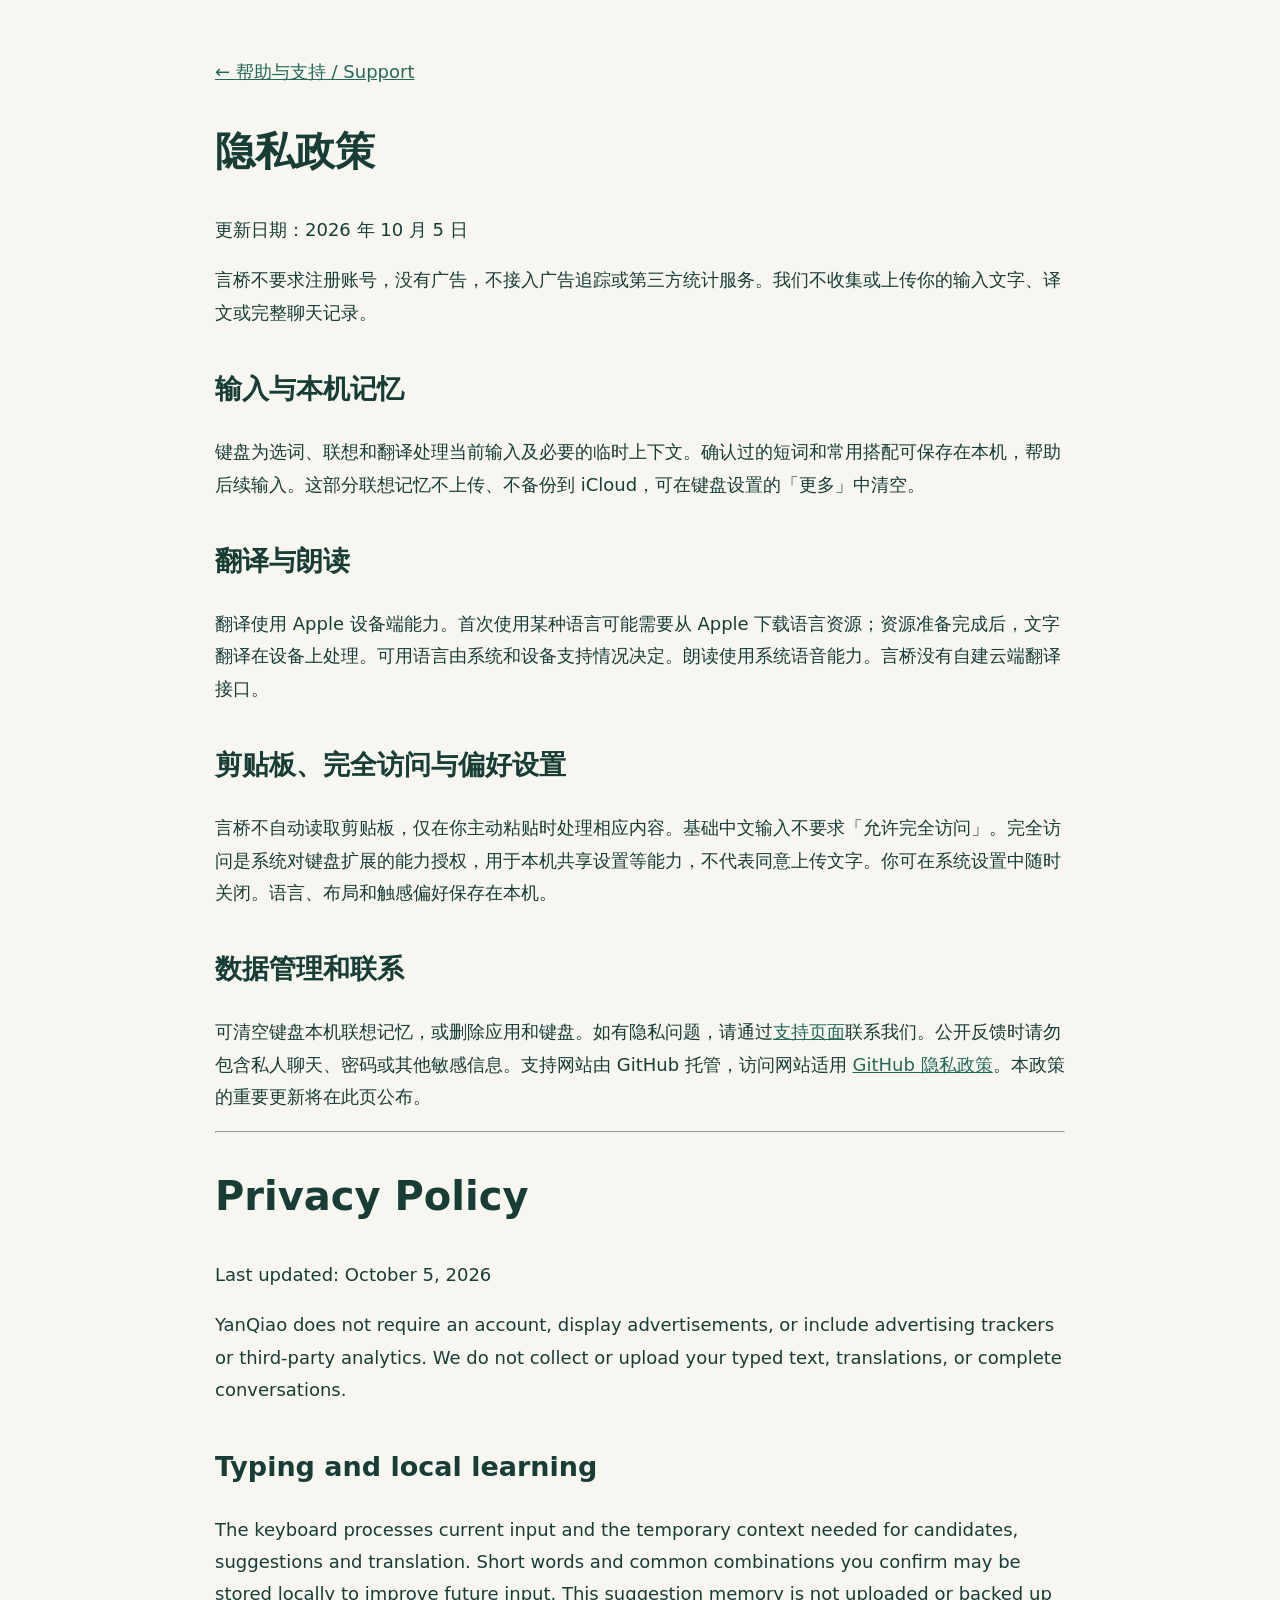
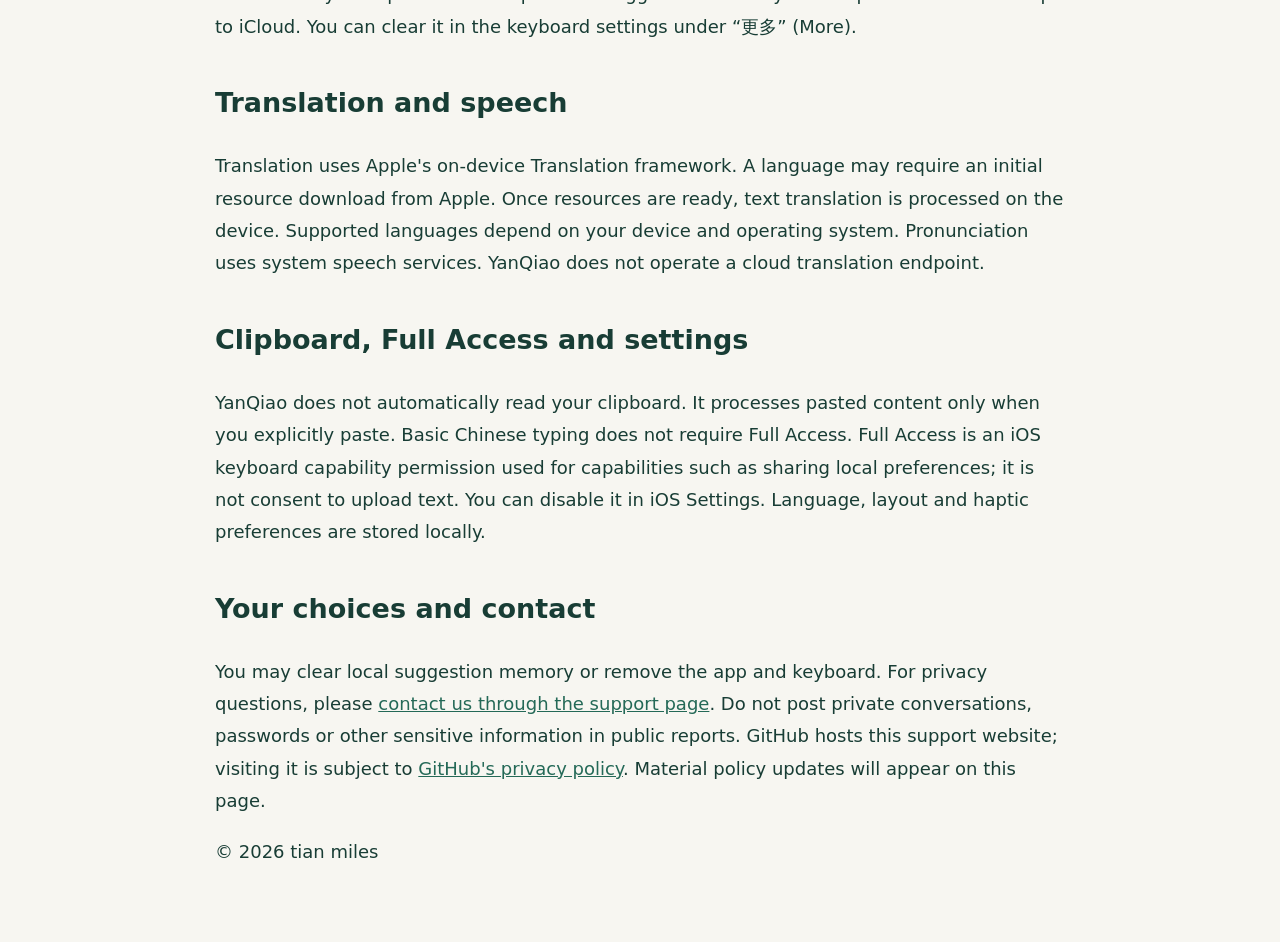
==== privacy.html @ 57f7abc8 "Publish YanQiao support and privacy information" ====
<!doctype html><html lang="zh-Hans"><meta charset="utf-8"><meta name="viewport" content="width=device-width,initial-scale=1"><title>言桥 YanQiao · 隐私政策 Privacy Policy</title><style>body{max-width:850px;margin:auto;padding:56px 24px;background:#f7f6f1;color:#183d35;font:18px/1.8 system-ui}a{color:#246957}h1{font-size:40px}h2{margin-top:36px}</style><a href="index.html">← 帮助与支持 / Support</a><h1>隐私政策</h1><p>更新日期：2026 年 10 月 5 日</p><p>言桥不要求注册账号，没有广告，不接入广告追踪或第三方统计服务。我们不收集或上传你的输入文字、译文或完整聊天记录。</p><h2>输入与本机记忆</h2><p>键盘为选词、联想和翻译处理当前输入及必要的临时上下文。确认过的短词和常用搭配可保存在本机，帮助后续输入。这部分联想记忆不上传、不备份到 iCloud，可在键盘设置的「更多」中清空。</p><h2>翻译与朗读</h2><p>翻译使用 Apple 设备端能力。首次使用某种语言可能需要从 Apple 下载语言资源；资源准备完成后，文字翻译在设备上处理。可用语言由系统和设备支持情况决定。朗读使用系统语音能力。言桥没有自建云端翻译接口。</p><h2>剪贴板、完全访问与偏好设置</h2><p>言桥不自动读取剪贴板，仅在你主动粘贴时处理相应内容。基础中文输入不要求「允许完全访问」。完全访问是系统对键盘扩展的能力授权，用于本机共享设置等能力，不代表同意上传文字。你可在系统设置中随时关闭。语言、布局和触感偏好保存在本机。</p><h2>数据管理和联系</h2><p>可清空键盘本机联想记忆，或删除应用和键盘。如有隐私问题，请通过<a href="https://github.com/atian8179/yanqiao-support/issues">支持页面</a>联系我们。公开反馈时请勿包含私人聊天、密码或其他敏感信息。支持网站由 GitHub 托管，访问网站适用 <a href="https://docs.github.com/en/site-policy/privacy-policies/github-general-privacy-statement">GitHub 隐私政策</a>。本政策的重要更新将在此页公布。</p><hr><h1 lang="en">Privacy Policy</h1><p>Last updated: October 5, 2026</p><p>YanQiao does not require an account, display advertisements, or include advertising trackers or third-party analytics. We do not collect or upload your typed text, translations, or complete conversations.</p><h2>Typing and local learning</h2><p>The keyboard processes current input and the temporary context needed for candidates, suggestions and translation. Short words and common combinations you confirm may be stored locally to improve future input. This suggestion memory is not uploaded or backed up to iCloud. You can clear it in the keyboard settings under “更多” (More).</p><h2>Translation and speech</h2><p>Translation uses Apple's on-device Translation framework. A language may require an initial resource download from Apple. Once resources are ready, text translation is processed on the device. Supported languages depend on your device and operating system. Pronunciation uses system speech services. YanQiao does not operate a cloud translation endpoint.</p><h2>Clipboard, Full Access and settings</h2><p>YanQiao does not automatically read your clipboard. It processes pasted content only when you explicitly paste. Basic Chinese typing does not require Full Access. Full Access is an iOS keyboard capability permission used for capabilities such as sharing local preferences; it is not consent to upload text. You can disable it in iOS Settings. Language, layout and haptic preferences are stored locally.</p><h2>Your choices and contact</h2><p>You may clear local suggestion memory or remove the app and keyboard. For privacy questions, please <a href="https://github.com/atian8179/yanqiao-support/issues">contact us through the support page</a>. Do not post private conversations, passwords or other sensitive information in public reports. GitHub hosts this support website; visiting it is subject to <a href="https://docs.github.com/en/site-policy/privacy-policies/github-general-privacy-statement">GitHub's privacy policy</a>. Material policy updates will appear on this page.</p><p>© 2026 tian miles</p></html>
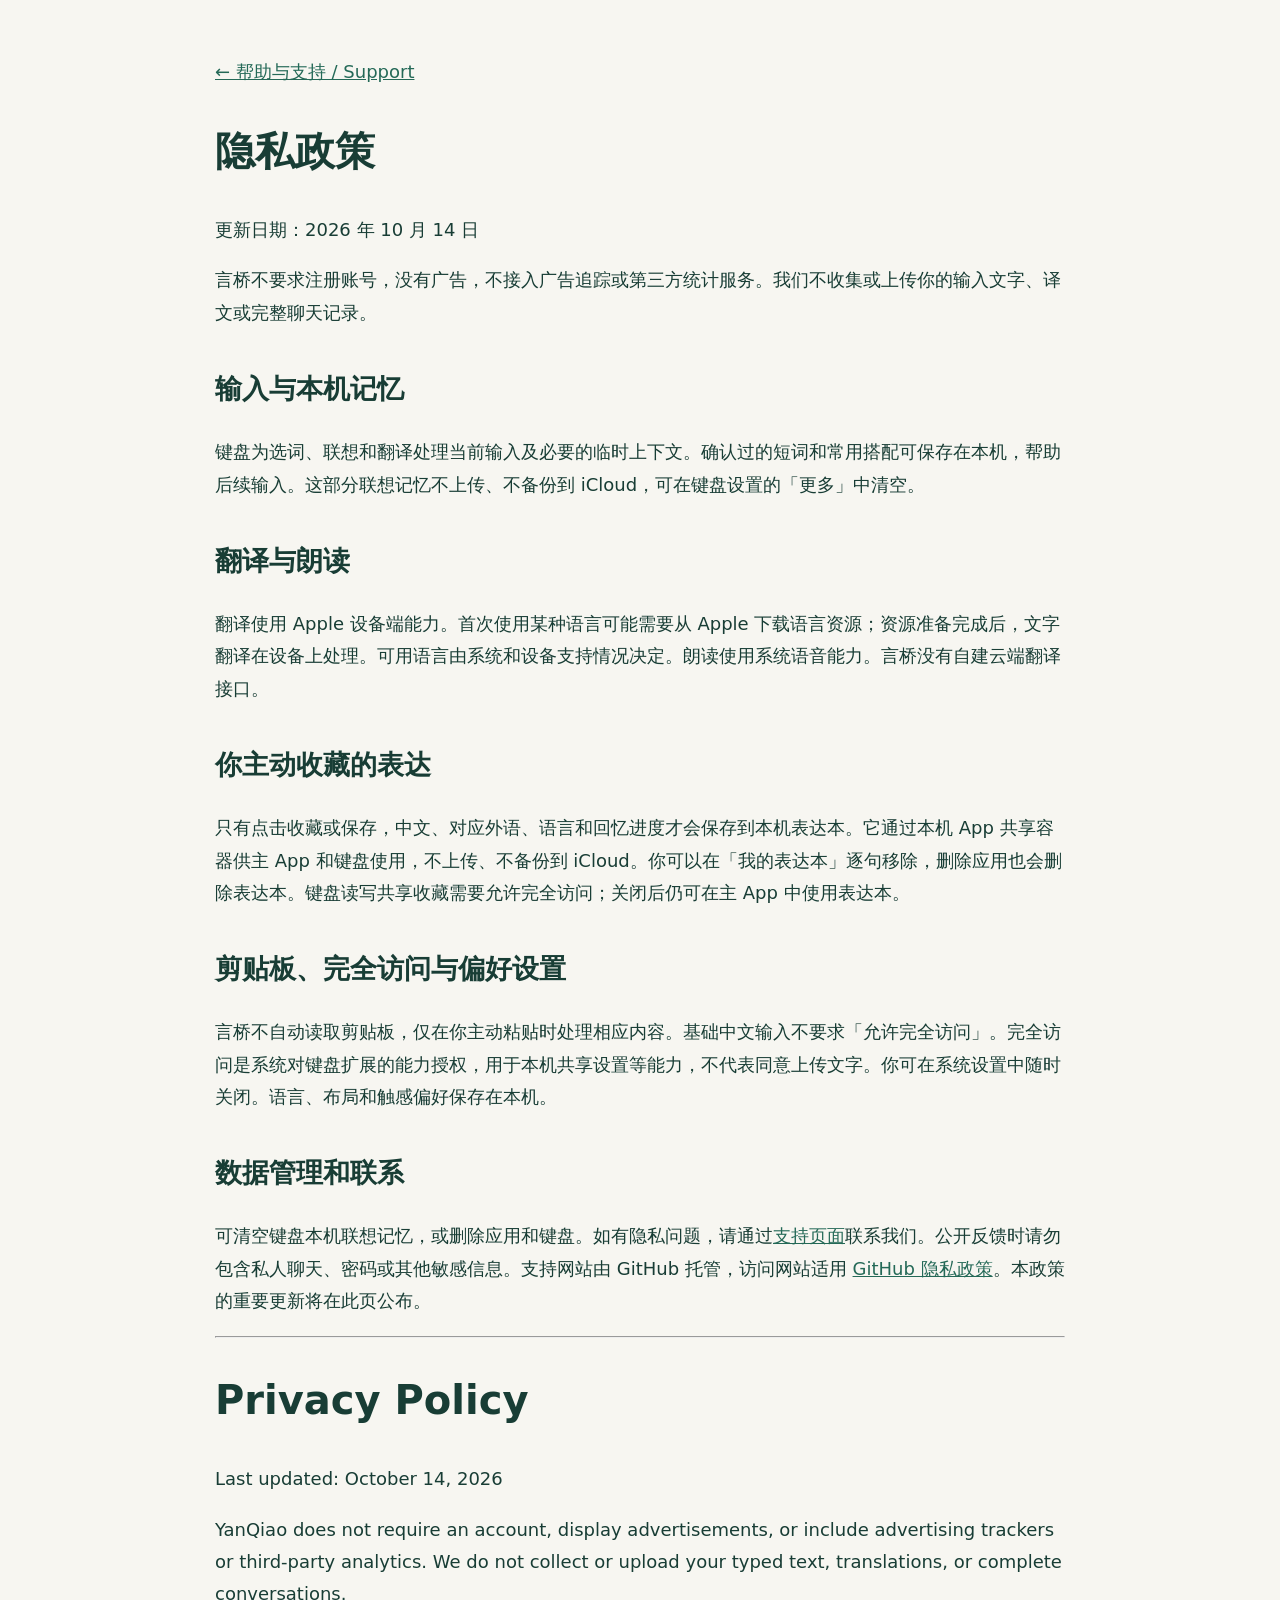
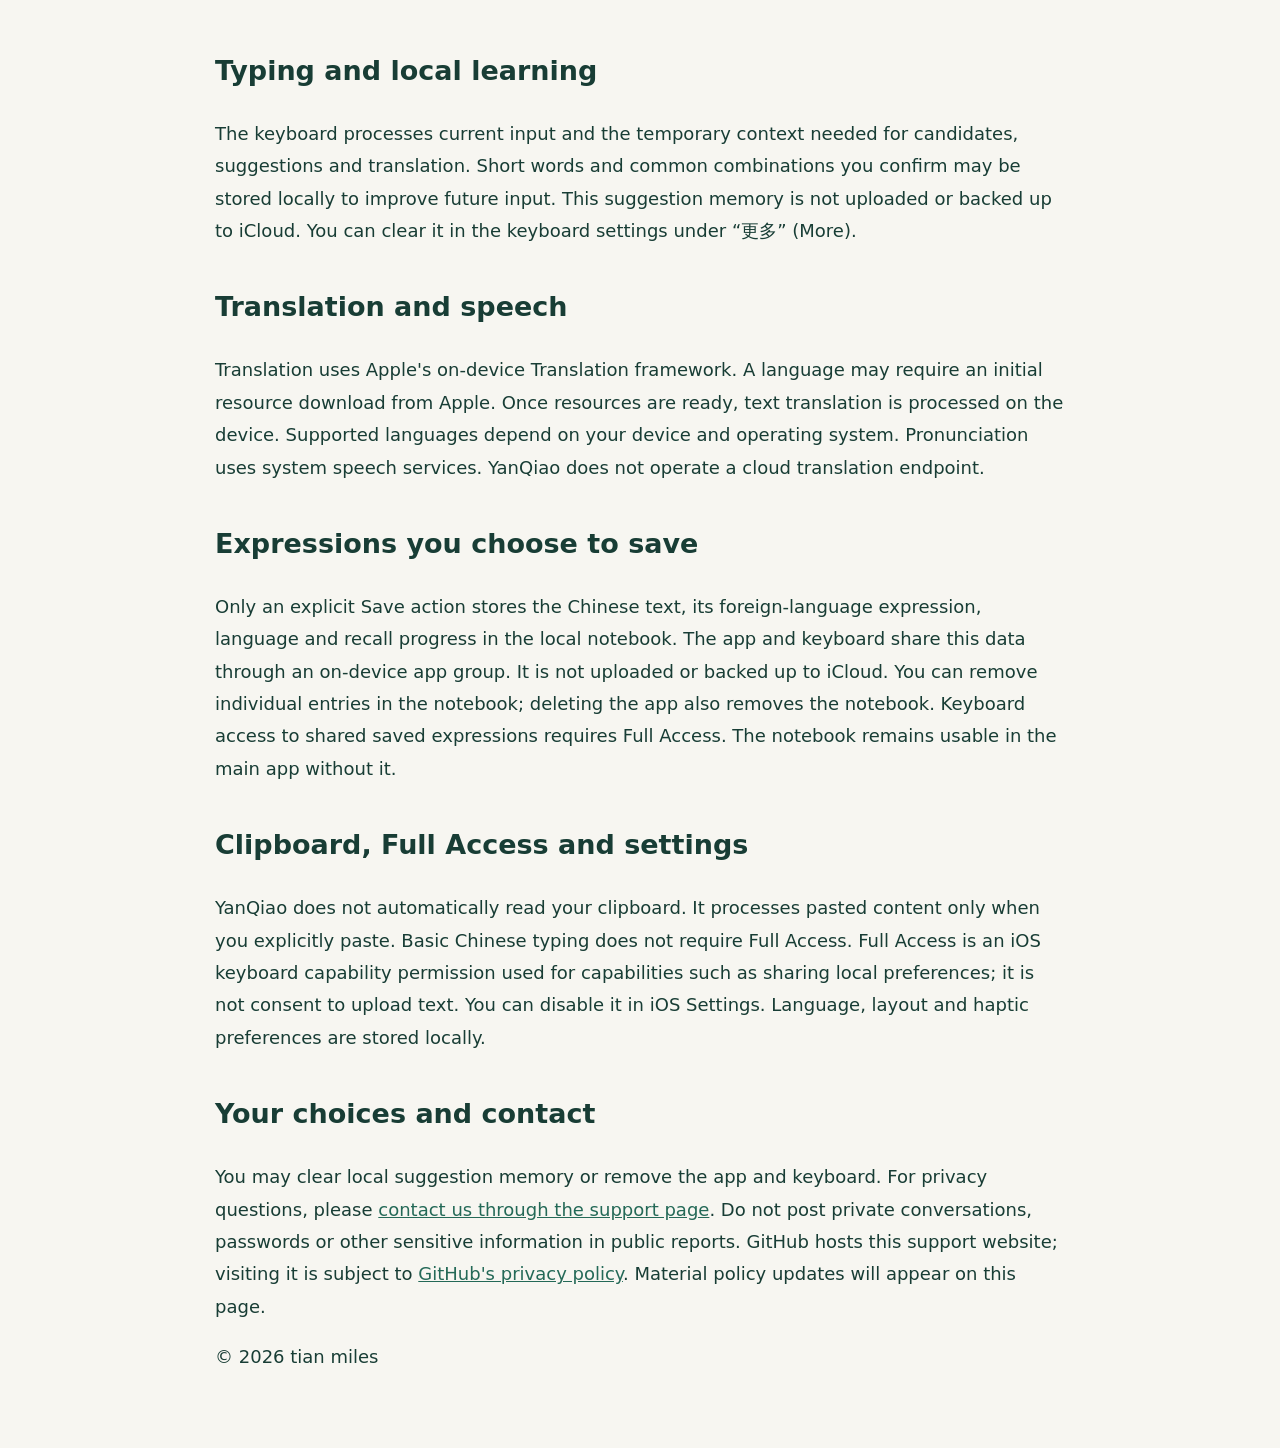
==== commit 27b85d35: "Describe local expression notebook and explicit saved phrase privacy" ====
--- a/privacy.html
+++ b/privacy.html
@@ -1 +1 @@
-<!doctype html><html lang="zh-Hans"><meta charset="utf-8"><meta name="viewport" content="width=device-width,initial-scale=1"><title>言桥 YanQiao · 隐私政策 Privacy Policy</title><style>body{max-width:850px;margin:auto;padding:56px 24px;background:#f7f6f1;color:#183d35;font:18px/1.8 system-ui}a{color:#246957}h1{font-size:40px}h2{margin-top:36px}</style><a href="index.html">← 帮助与支持 / Support</a><h1>隐私政策</h1><p>更新日期：2026 年 10 月 5 日</p><p>言桥不要求注册账号，没有广告，不接入广告追踪或第三方统计服务。我们不收集或上传你的输入文字、译文或完整聊天记录。</p><h2>输入与本机记忆</h2><p>键盘为选词、联想和翻译处理当前输入及必要的临时上下文。确认过的短词和常用搭配可保存在本机，帮助后续输入。这部分联想记忆不上传、不备份到 iCloud，可在键盘设置的「更多」中清空。</p><h2>翻译与朗读</h2><p>翻译使用 Apple 设备端能力。首次使用某种语言可能需要从 Apple 下载语言资源；资源准备完成后，文字翻译在设备上处理。可用语言由系统和设备支持情况决定。朗读使用系统语音能力。言桥没有自建云端翻译接口。</p><h2>剪贴板、完全访问与偏好设置</h2><p>言桥不自动读取剪贴板，仅在你主动粘贴时处理相应内容。基础中文输入不要求「允许完全访问」。完全访问是系统对键盘扩展的能力授权，用于本机共享设置等能力，不代表同意上传文字。你可在系统设置中随时关闭。语言、布局和触感偏好保存在本机。</p><h2>数据管理和联系</h2><p>可清空键盘本机联想记忆，或删除应用和键盘。如有隐私问题，请通过<a href="https://github.com/atian8179/yanqiao-support/issues">支持页面</a>联系我们。公开反馈时请勿包含私人聊天、密码或其他敏感信息。支持网站由 GitHub 托管，访问网站适用 <a href="https://docs.github.com/en/site-policy/privacy-policies/github-general-privacy-statement">GitHub 隐私政策</a>。本政策的重要更新将在此页公布。</p><hr><h1 lang="en">Privacy Policy</h1><p>Last updated: October 5, 2026</p><p>YanQiao does not require an account, display advertisements, or include advertising trackers or third-party analytics. We do not collect or upload your typed text, translations, or complete conversations.</p><h2>Typing and local learning</h2><p>The keyboard processes current input and the temporary context needed for candidates, suggestions and translation. Short words and common combinations you confirm may be stored locally to improve future input. This suggestion memory is not uploaded or backed up to iCloud. You can clear it in the keyboard settings under “更多” (More).</p><h2>Translation and speech</h2><p>Translation uses Apple's on-device Translation framework. A language may require an initial resource download from Apple. Once resources are ready, text translation is processed on the device. Supported languages depend on your device and operating system. Pronunciation uses system speech services. YanQiao does not operate a cloud translation endpoint.</p><h2>Clipboard, Full Access and settings</h2><p>YanQiao does not automatically read your clipboard. It processes pasted content only when you explicitly paste. Basic Chinese typing does not require Full Access. Full Access is an iOS keyboard capability permission used for capabilities such as sharing local preferences; it is not consent to upload text. You can disable it in iOS Settings. Language, layout and haptic preferences are stored locally.</p><h2>Your choices and contact</h2><p>You may clear local suggestion memory or remove the app and keyboard. For privacy questions, please <a href="https://github.com/atian8179/yanqiao-support/issues">contact us through the support page</a>. Do not post private conversations, passwords or other sensitive information in public reports. GitHub hosts this support website; visiting it is subject to <a href="https://docs.github.com/en/site-policy/privacy-policies/github-general-privacy-statement">GitHub's privacy policy</a>. Material policy updates will appear on this page.</p><p>© 2026 tian miles</p></html>
+<!doctype html><html lang="zh-Hans"><meta charset="utf-8"><meta name="viewport" content="width=device-width,initial-scale=1"><title>言桥 YanQiao · 隐私政策 Privacy Policy</title><style>body{max-width:850px;margin:auto;padding:56px 24px;background:#f7f6f1;color:#183d35;font:18px/1.8 system-ui}a{color:#246957}h1{font-size:40px}h2{margin-top:36px}</style><a href="index.html">← 帮助与支持 / Support</a><h1>隐私政策</h1><p>更新日期：2026 年 10 月 14 日</p><p>言桥不要求注册账号，没有广告，不接入广告追踪或第三方统计服务。我们不收集或上传你的输入文字、译文或完整聊天记录。</p><h2>输入与本机记忆</h2><p>键盘为选词、联想和翻译处理当前输入及必要的临时上下文。确认过的短词和常用搭配可保存在本机，帮助后续输入。这部分联想记忆不上传、不备份到 iCloud，可在键盘设置的「更多」中清空。</p><h2>翻译与朗读</h2><p>翻译使用 Apple 设备端能力。首次使用某种语言可能需要从 Apple 下载语言资源；资源准备完成后，文字翻译在设备上处理。可用语言由系统和设备支持情况决定。朗读使用系统语音能力。言桥没有自建云端翻译接口。</p><h2>你主动收藏的表达</h2><p>只有点击收藏或保存，中文、对应外语、语言和回忆进度才会保存到本机表达本。它通过本机 App 共享容器供主 App 和键盘使用，不上传、不备份到 iCloud。你可以在「我的表达本」逐句移除，删除应用也会删除表达本。键盘读写共享收藏需要允许完全访问；关闭后仍可在主 App 中使用表达本。</p><h2>剪贴板、完全访问与偏好设置</h2><p>言桥不自动读取剪贴板，仅在你主动粘贴时处理相应内容。基础中文输入不要求「允许完全访问」。完全访问是系统对键盘扩展的能力授权，用于本机共享设置等能力，不代表同意上传文字。你可在系统设置中随时关闭。语言、布局和触感偏好保存在本机。</p><h2>数据管理和联系</h2><p>可清空键盘本机联想记忆，或删除应用和键盘。如有隐私问题，请通过<a href="https://github.com/atian8179/yanqiao-support/issues">支持页面</a>联系我们。公开反馈时请勿包含私人聊天、密码或其他敏感信息。支持网站由 GitHub 托管，访问网站适用 <a href="https://docs.github.com/en/site-policy/privacy-policies/github-general-privacy-statement">GitHub 隐私政策</a>。本政策的重要更新将在此页公布。</p><hr><h1 lang="en">Privacy Policy</h1><p>Last updated: October 14, 2026</p><p>YanQiao does not require an account, display advertisements, or include advertising trackers or third-party analytics. We do not collect or upload your typed text, translations, or complete conversations.</p><h2>Typing and local learning</h2><p>The keyboard processes current input and the temporary context needed for candidates, suggestions and translation. Short words and common combinations you confirm may be stored locally to improve future input. This suggestion memory is not uploaded or backed up to iCloud. You can clear it in the keyboard settings under “更多” (More).</p><h2>Translation and speech</h2><p>Translation uses Apple's on-device Translation framework. A language may require an initial resource download from Apple. Once resources are ready, text translation is processed on the device. Supported languages depend on your device and operating system. Pronunciation uses system speech services. YanQiao does not operate a cloud translation endpoint.</p><h2>Expressions you choose to save</h2><p>Only an explicit Save action stores the Chinese text, its foreign-language expression, language and recall progress in the local notebook. The app and keyboard share this data through an on-device app group. It is not uploaded or backed up to iCloud. You can remove individual entries in the notebook; deleting the app also removes the notebook. Keyboard access to shared saved expressions requires Full Access. The notebook remains usable in the main app without it.</p><h2>Clipboard, Full Access and settings</h2><p>YanQiao does not automatically read your clipboard. It processes pasted content only when you explicitly paste. Basic Chinese typing does not require Full Access. Full Access is an iOS keyboard capability permission used for capabilities such as sharing local preferences; it is not consent to upload text. You can disable it in iOS Settings. Language, layout and haptic preferences are stored locally.</p><h2>Your choices and contact</h2><p>You may clear local suggestion memory or remove the app and keyboard. For privacy questions, please <a href="https://github.com/atian8179/yanqiao-support/issues">contact us through the support page</a>. Do not post private conversations, passwords or other sensitive information in public reports. GitHub hosts this support website; visiting it is subject to <a href="https://docs.github.com/en/site-policy/privacy-policies/github-general-privacy-statement">GitHub's privacy policy</a>. Material policy updates will appear on this page.</p><p>© 2026 tian miles</p></html>
